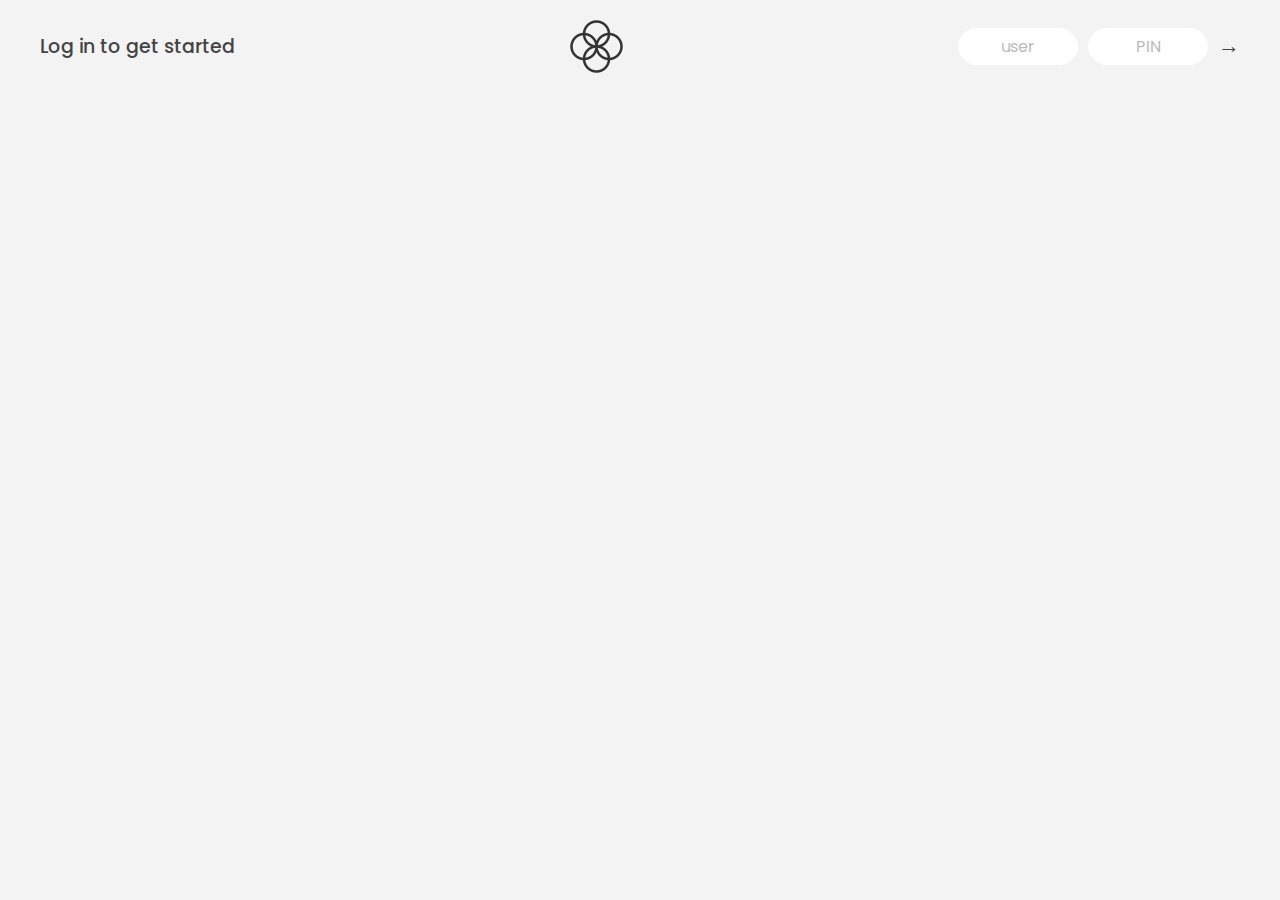
==== index.html @ b65697c0 "01-html and css" ====
<!DOCTYPE html>
<html lang="en">

<head>
    <meta charset="UTF-8" />
    <meta name="viewport" content="width=device-width, initial-scale=1.0" />
    <meta http-equiv="X-UA-Compatible" content="ie=edge" />
    <link rel="shortcut icon" type="image/png" href="/icon.png" />
    <link href="https://fonts.googleapis.com/css?family=Poppins:400,500,600&display=swap" rel="stylesheet" />
    <link rel="stylesheet" href="style.css" />
    <script defer src="script.js"></script>
    <title>Bankist</title>
</head>

<body>
    <nav>
        <p class="welcome">Log in to get started</p>
        <img src="logo.png" alt="Logo" class="logo" />
        <form class="login">
            <input type="text" placeholder="user" class="login__input login__input--user" />
            <!-- In practice, type="password" -->
            <input type="text" placeholder="PIN" maxlength="4" class="login__input login__input--pin" />
            <button class="login__btn">&rarr;</button>
        </form>
    </nav>

    <main class="app">

        <div class="balance">
            <div>
                <p class="balance__label">Current balance</p>
                <p class="balance__date">
                    As of <span class="date">05/03/2037</span>
                </p>
            </div>
            <p class="balance__value">0000€</p>
        </div>

        <div class="movements">
            <div class="movements__row">
                <div class="movements__type movements__type--deposit">2 deposit</div>
                <div class="movements__date">3 days ago</div>
                <div class="movements__value">4 000€</div>
            </div>
            <div class="movements__row">
                <div class="movements__type movements__type--withdrawal">
                    1 withdrawal
                </div>
                <div class="movements__date">24/01/2037</div>
                <div class="movements__value">-378€</div>
            </div>
        </div>

        <div class="summary">
            <p class="summary__label">In</p>
            <p class="summary__value summary__value--in">0000€</p>
            <p class="summary__label">Out</p>
            <p class="summary__value summary__value--out">0000€</p>
            <p class="summary__label">Interest</p>
            <p class="summary__value summary__value--interest">0000€</p>
            <button class="btn--sort">&downarrow; SORT</button>
        </div>

        <div class="operation operation--transfer">
            <h2>Transfer money</h2>
            <form class="form form--transfer">
                <input type="text" class="form__input form__input--to" />
                <input type="number" class="form__input form__input--amount" />
                <button class="form__btn form__btn--transfer">&rarr;</button>
                <label class="form__label">Transfer to</label>
                <label class="form__label">Amount</label>
            </form>
        </div>

        <div class="operation operation--loan">
            <h2>Request loan</h2>
            <form class="form form--loan">
                <input type="number" class="form__input form__input--loan-amount" />
                <button class="form__btn form__btn--loan">&rarr;</button>
                <label class="form__label form__label--loan">Amount</label>
            </form>
        </div>

        <div class="operation operation--close">
            <h2>Close account</h2>
            <form class="form form--close">
                <input type="text" class="form__input form__input--user" />
                <input type="password" maxlength="6" class="form__input form__input--pin" />
                <button class="form__btn form__btn--close">&rarr;</button>
                <label class="form__label">Confirm user</label>
                <label class="form__label">Confirm PIN</label>
            </form>
        </div>

        <p class="logout-timer">
            You will be logged out in <span class="timer">05:00</span>
        </p>

    </main>

</body>

</html>
---- style.css ----
* {
    margin: 0;
    padding: 0;
    box-sizing: inherit;
}

html {
    font-size: 62.5%;
    box-sizing: border-box;
}

body {
    font-family: "Poppins", sans-serif;
    color: #444;
    background-color: #f3f3f3;
    height: 100vh;
    padding: 2rem;
}

nav {
    display: flex;
    justify-content: space-between;
    align-items: center;
    padding: 0 2rem;
}

.welcome {
    font-size: 1.9rem;
    font-weight: 500;
}

.logo {
    height: 5.25rem;
}

.login {
    display: flex;
}

.login__input {
    border: none;
    padding: 0.5rem 2rem;
    font-size: 1.6rem;
    font-family: inherit;
    text-align: center;
    width: 12rem;
    border-radius: 10rem;
    margin-right: 1rem;
    color: inherit;
    border: 1px solid #fff;
    transition: all 0.3s;
}

.login__input:focus {
    outline: none;
    border: 1px solid #ccc;
}

.login__input::placeholder {
    color: #bbb;
}

.login__btn {
    border: none;
    background: none;
    font-size: 2.2rem;
    color: inherit;
    cursor: pointer;
    transition: all 0.3s;
}

.login__btn:hover,
.login__btn:focus,
.btn--sort:hover,
.btn--sort:focus {
    outline: none;
    color: #777;
}


/* MAIN */

.app {
    position: relative;
    max-width: 100rem;
    margin: 4rem auto;
    display: grid;
    grid-template-columns: 4fr 3fr;
    grid-template-rows: auto repeat(3, 15rem) auto;
    gap: 2rem;
    /* NOTE This creates the fade in/out anumation */
    opacity: 0;
    transition: all 1s;
}

.balance {
    grid-column: 1 / span 2;
    display: flex;
    align-items: flex-end;
    justify-content: space-between;
    margin-bottom: 2rem;
}

.balance__label {
    font-size: 2.2rem;
    font-weight: 500;
    margin-bottom: -0.2rem;
}

.balance__date {
    font-size: 1.4rem;
    color: #888;
}

.balance__value {
    font-size: 4.5rem;
    font-weight: 400;
}


/* MOVEMENTS */

.movements {
    grid-row: 2 / span 3;
    background-color: #fff;
    border-radius: 1rem;
    overflow: scroll;
}

.movements__row {
    padding: 2.25rem 4rem;
    display: flex;
    align-items: center;
    border-bottom: 1px solid #eee;
}

.movements__type {
    font-size: 1.1rem;
    text-transform: uppercase;
    font-weight: 500;
    color: #fff;
    padding: 0.1rem 1rem;
    border-radius: 10rem;
    margin-right: 2rem;
}

.movements__date {
    font-size: 1.1rem;
    text-transform: uppercase;
    font-weight: 500;
    color: #666;
}

.movements__type--deposit {
    background-image: linear-gradient(to top left, #39b385, #9be15d);
}

.movements__type--withdrawal {
    background-image: linear-gradient(to top left, #e52a5a, #ff585f);
}

.movements__value {
    font-size: 1.7rem;
    margin-left: auto;
}


/* SUMMARY */

.summary {
    grid-row: 5 / 6;
    display: flex;
    align-items: baseline;
    padding: 0 0.3rem;
    margin-top: 1rem;
}

.summary__label {
    font-size: 1.2rem;
    font-weight: 500;
    text-transform: uppercase;
    margin-right: 0.8rem;
}

.summary__value {
    font-size: 2.2rem;
    margin-right: 2.5rem;
}

.summary__value--in,
.summary__value--interest {
    color: #66c873;
}

.summary__value--out {
    color: #f5465d;
}

.btn--sort {
    margin-left: auto;
    border: none;
    background: none;
    font-size: 1.3rem;
    font-weight: 500;
    cursor: pointer;
}


/* OPERATIONS */

.operation {
    border-radius: 1rem;
    padding: 3rem 4rem;
    color: #333;
}

.operation--transfer {
    background-image: linear-gradient(to top left, #ffb003, #ffcb03);
}

.operation--loan {
    background-image: linear-gradient(to top left, #39b385, #9be15d);
}

.operation--close {
    background-image: linear-gradient(to top left, #e52a5a, #ff585f);
}

h2 {
    margin-bottom: 1.5rem;
    font-size: 1.7rem;
    font-weight: 600;
    color: #333;
}

.form {
    display: grid;
    grid-template-columns: 2.5fr 2.5fr 1fr;
    grid-template-rows: auto auto;
    gap: 0.4rem 1rem;
}


/* Exceptions for interst */

.form.form--loan {
    grid-template-columns: 2.5fr 1fr 2.5fr;
}

.form__label--loan {
    grid-row: 2;
}


/* End exceptions */

.form__input {
    width: 100%;
    border: none;
    background-color: rgba(255, 255, 255, 0.4);
    font-family: inherit;
    font-size: 1.5rem;
    text-align: center;
    color: #333;
    padding: 0.3rem 1rem;
    border-radius: 0.7rem;
    transition: all 0.3s;
}

.form__input:focus {
    outline: none;
    background-color: rgba(255, 255, 255, 0.6);
}

.form__label {
    font-size: 1.3rem;
    text-align: center;
}

.form__btn {
    border: none;
    border-radius: 0.7rem;
    font-size: 1.8rem;
    background-color: #fff;
    cursor: pointer;
    transition: all 0.3s;
}

.form__btn:focus {
    outline: none;
    background-color: rgba(255, 255, 255, 0.8);
}

.logout-timer {
    padding: 0 0.3rem;
    margin-top: 1.9rem;
    text-align: right;
    font-size: 1.25rem;
}

.timer {
    font-weight: 600;
}
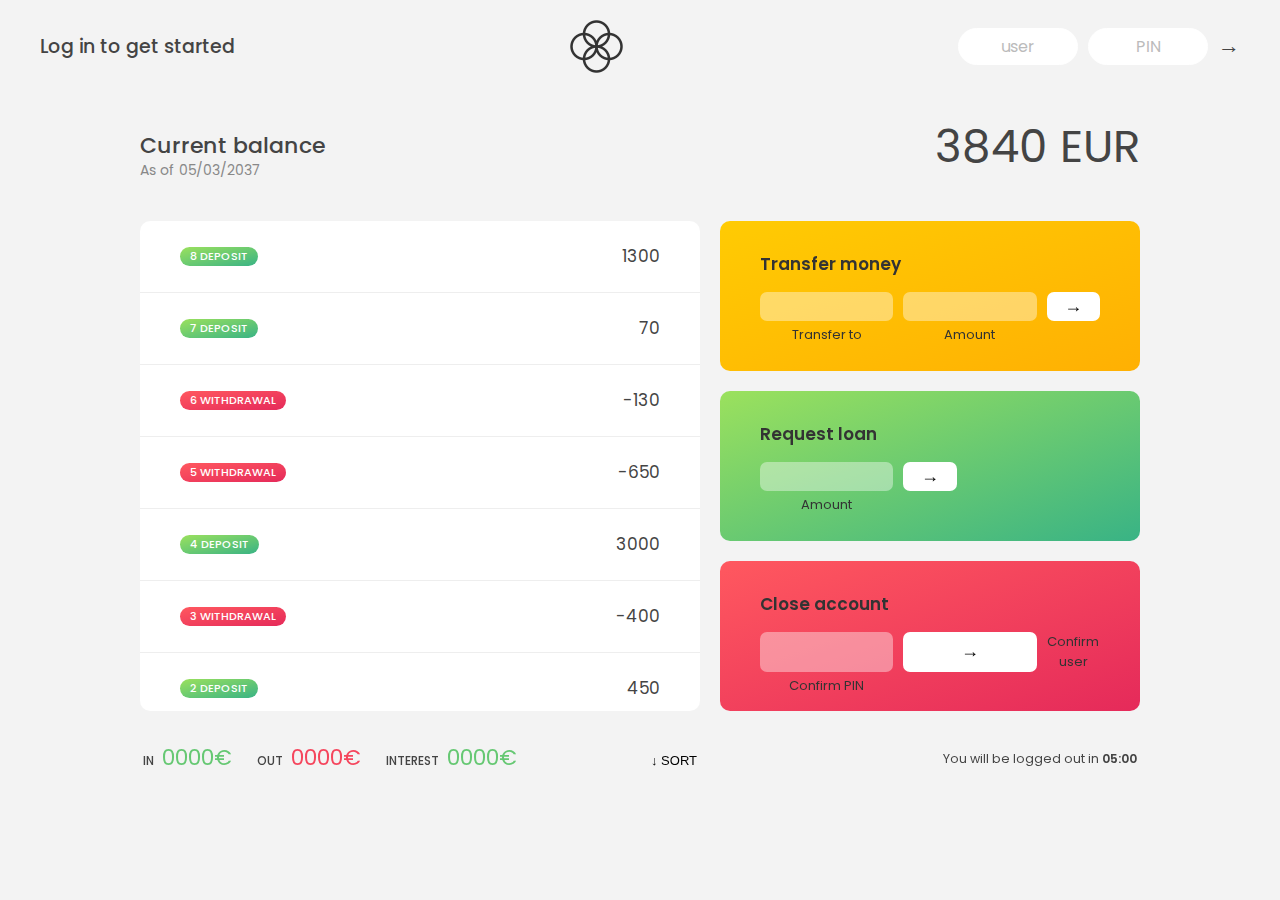
==== commit 289dfecf: "02-movements (map, filter, reduce)" ====
--- a/index.html
+++ b/index.html
@@ -85,7 +85,7 @@
             <h2>Close account</h2>
             <form class="form form--close">
                 <input type="text" class="form__input form__input--user" />
-                <input type="password" maxlength="6" class="form__input form__input--pin" />
+                <!-- <input type="password" maxlength="6" class="form__input form__input--pin" /> -->
                 <button class="form__btn form__btn--close">&rarr;</button>
                 <label class="form__label">Confirm user</label>
                 <label class="form__label">Confirm PIN</label>
--- a/style.css
+++ b/style.css
@@ -89,7 +89,7 @@
     grid-template-rows: auto repeat(3, 15rem) auto;
     gap: 2rem;
     /* NOTE This creates the fade in/out anumation */
-    opacity: 0;
+    /* opacity: 0; */
     transition: all 1s;
 }
 
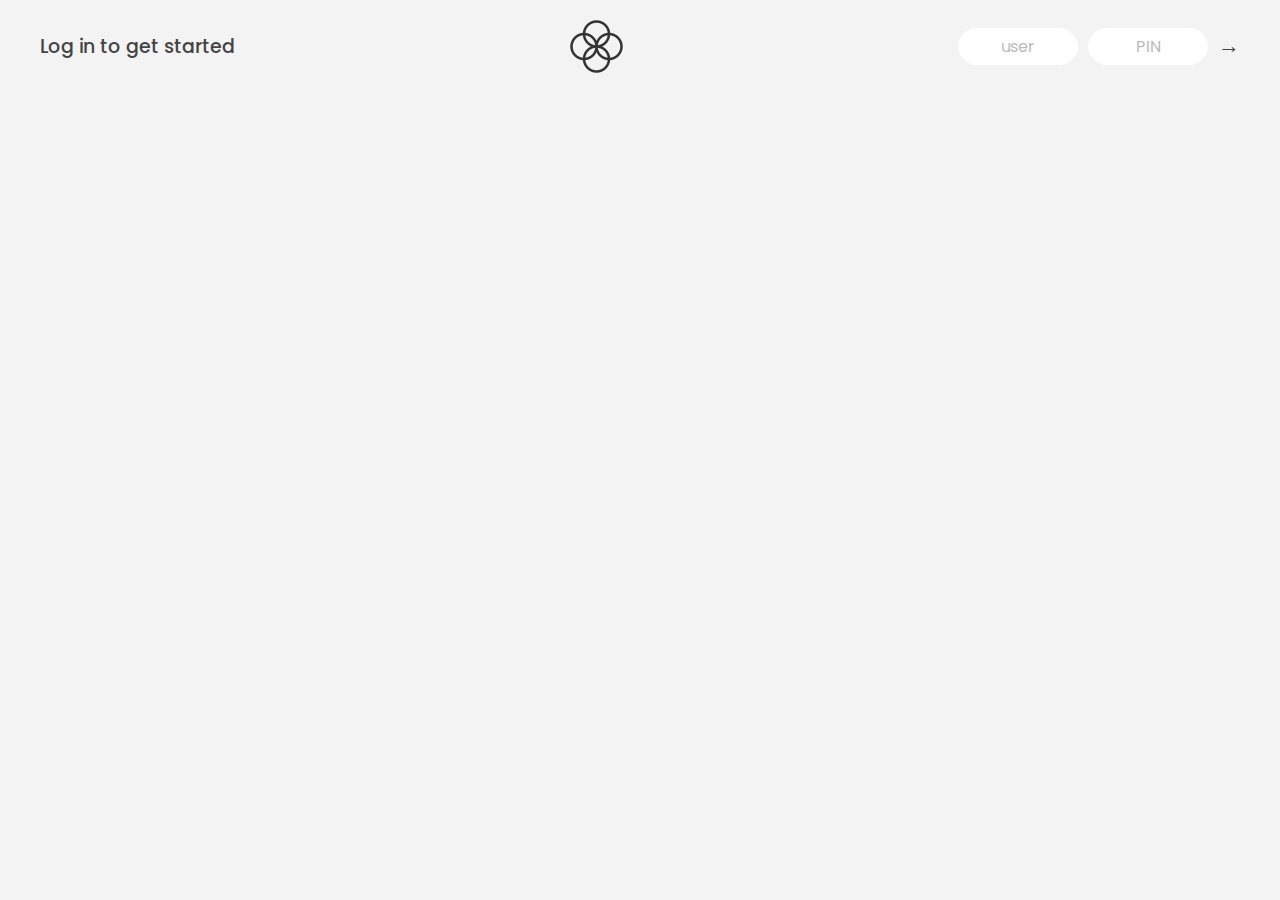
==== commit 0d7c1e81: "03-implementing login,transfers and delete account" ====
--- a/index.html
+++ b/index.html
@@ -33,21 +33,13 @@
                     As of <span class="date">05/03/2037</span>
                 </p>
             </div>
-            <p class="balance__value">0000€</p>
+            <p class="balance__value"></p>
         </div>
 
         <div class="movements">
             <div class="movements__row">
-                <div class="movements__type movements__type--deposit">2 deposit</div>
-                <div class="movements__date">3 days ago</div>
-                <div class="movements__value">4 000€</div>
             </div>
             <div class="movements__row">
-                <div class="movements__type movements__type--withdrawal">
-                    1 withdrawal
-                </div>
-                <div class="movements__date">24/01/2037</div>
-                <div class="movements__value">-378€</div>
             </div>
         </div>
 
@@ -85,7 +77,7 @@
             <h2>Close account</h2>
             <form class="form form--close">
                 <input type="text" class="form__input form__input--user" />
-                <!-- <input type="password" maxlength="6" class="form__input form__input--pin" /> -->
+                <input type="password" maxlength="6" class="form__input form__input--pin" />
                 <button class="form__btn form__btn--close">&rarr;</button>
                 <label class="form__label">Confirm user</label>
                 <label class="form__label">Confirm PIN</label>
--- a/style.css
+++ b/style.css
@@ -88,8 +88,7 @@
     grid-template-columns: 4fr 3fr;
     grid-template-rows: auto repeat(3, 15rem) auto;
     gap: 2rem;
-    /* NOTE This creates the fade in/out anumation */
-    /* opacity: 0; */
+    opacity: 0;
     transition: all 1s;
 }
 
